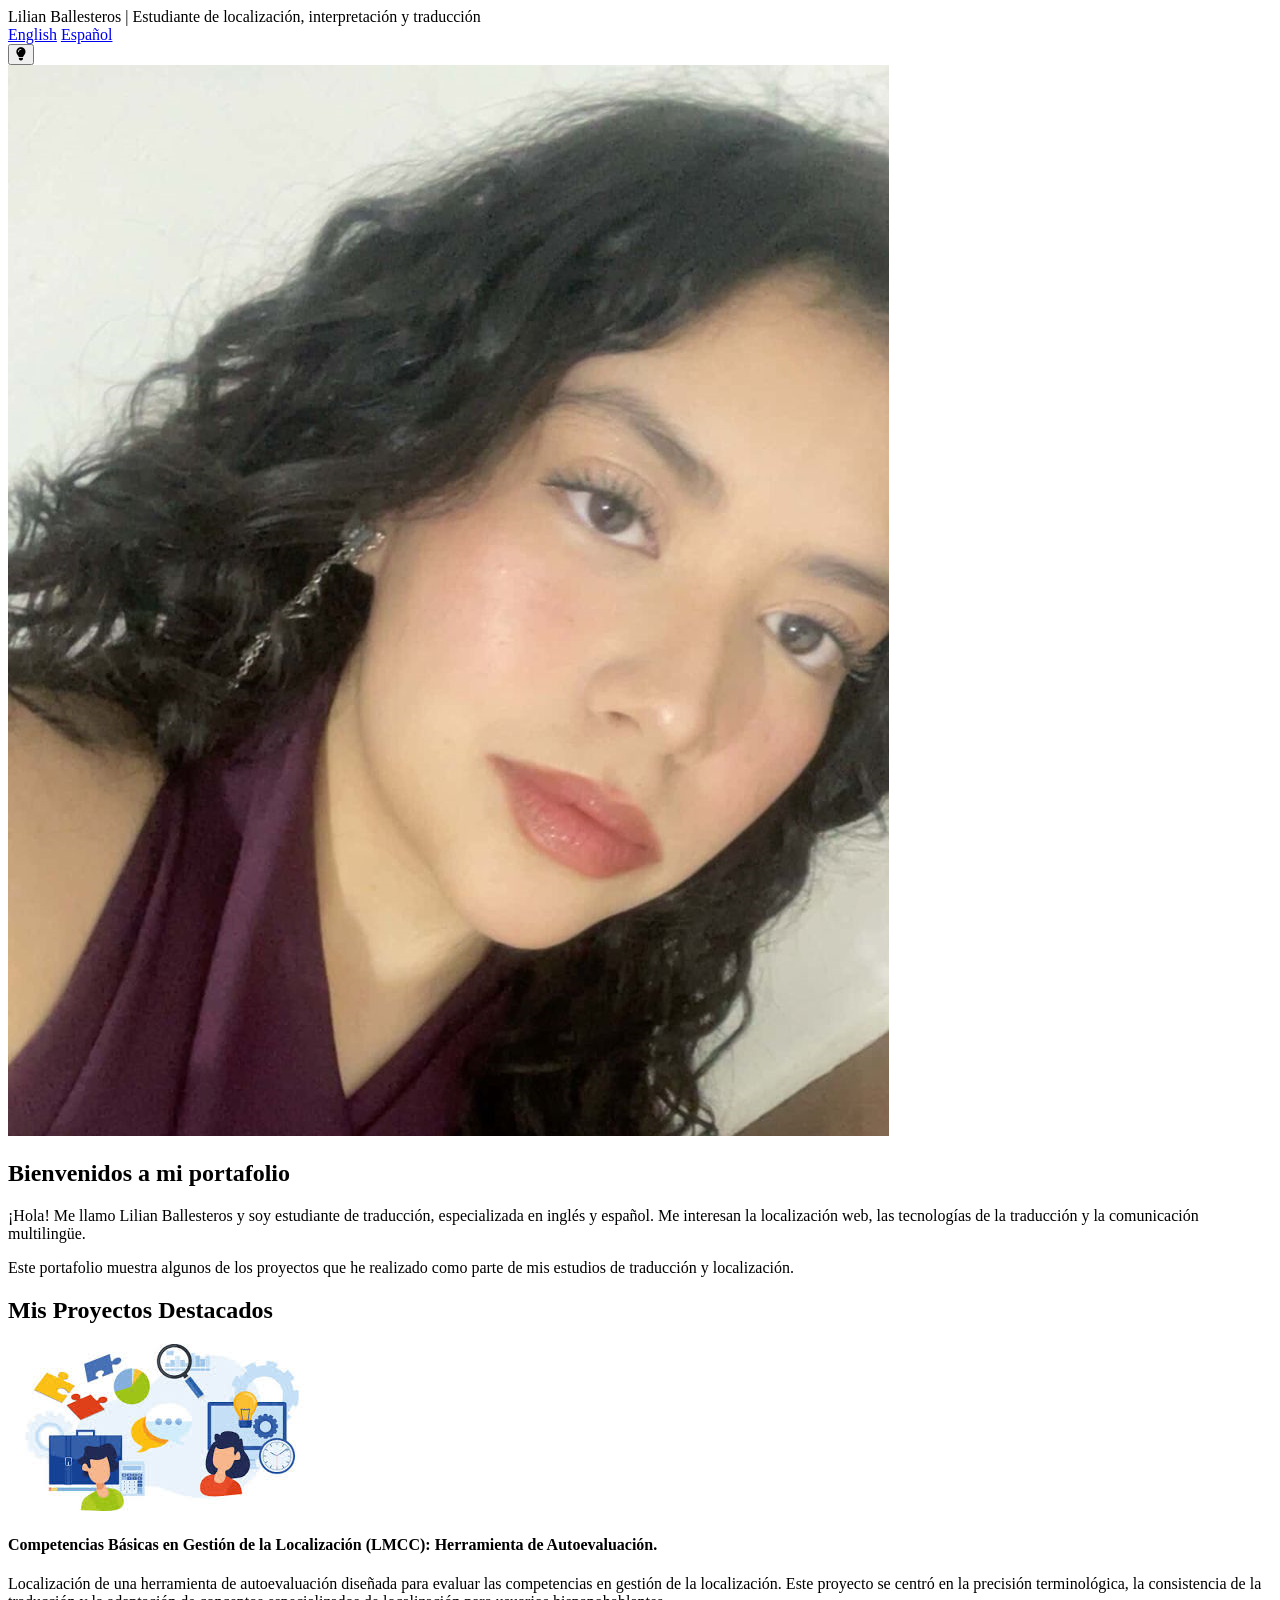
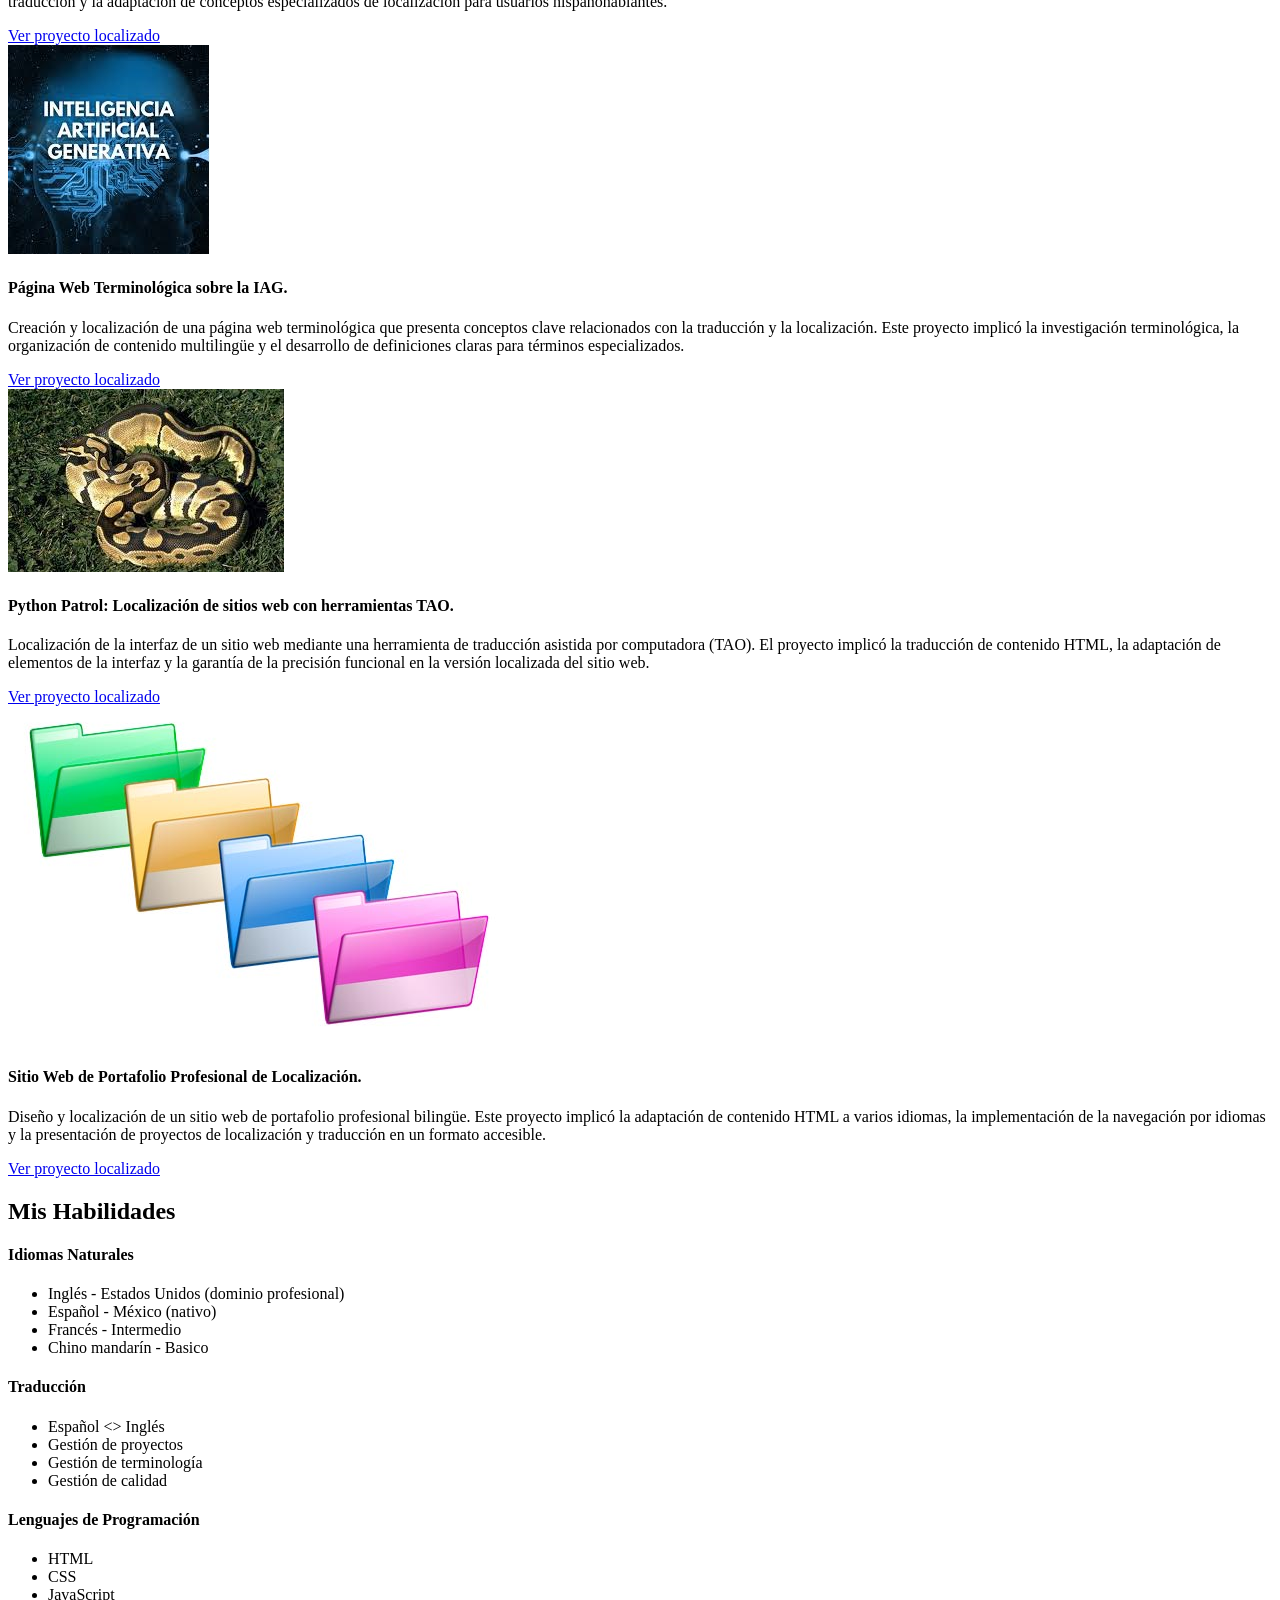
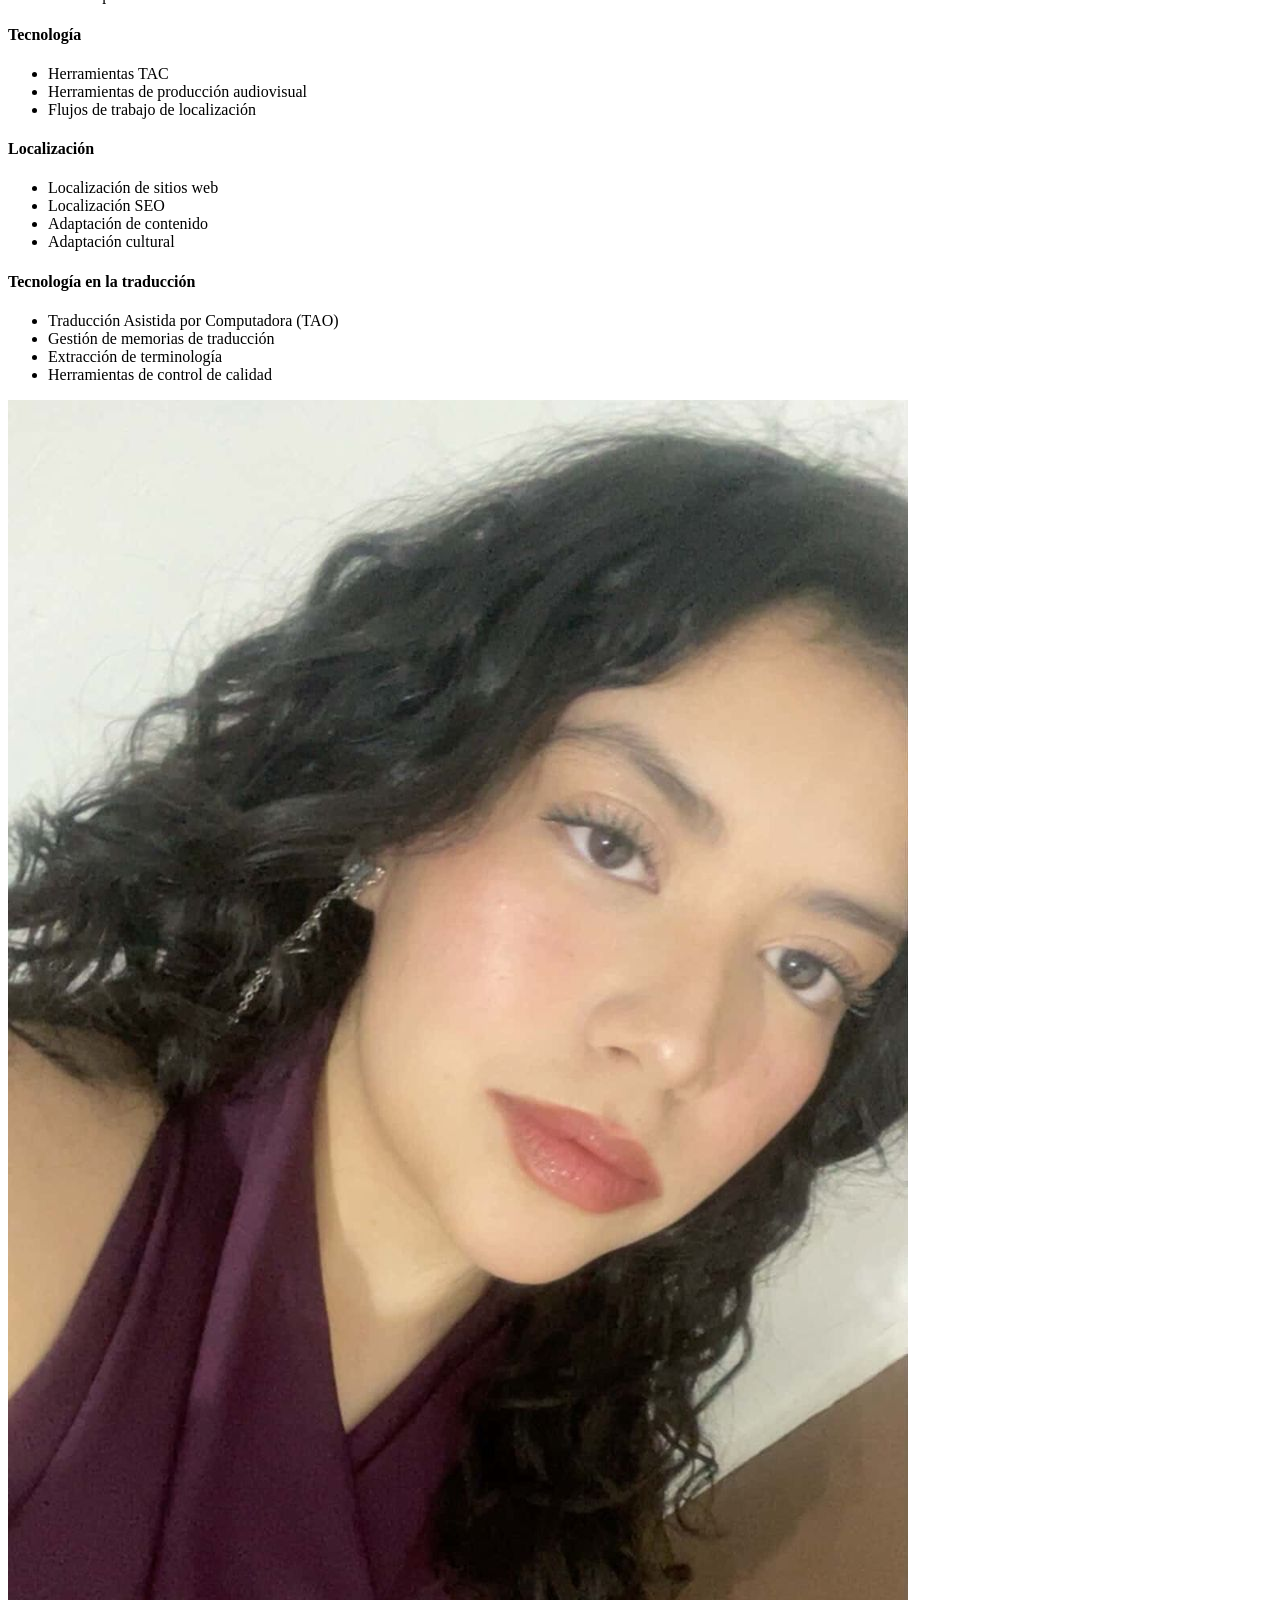
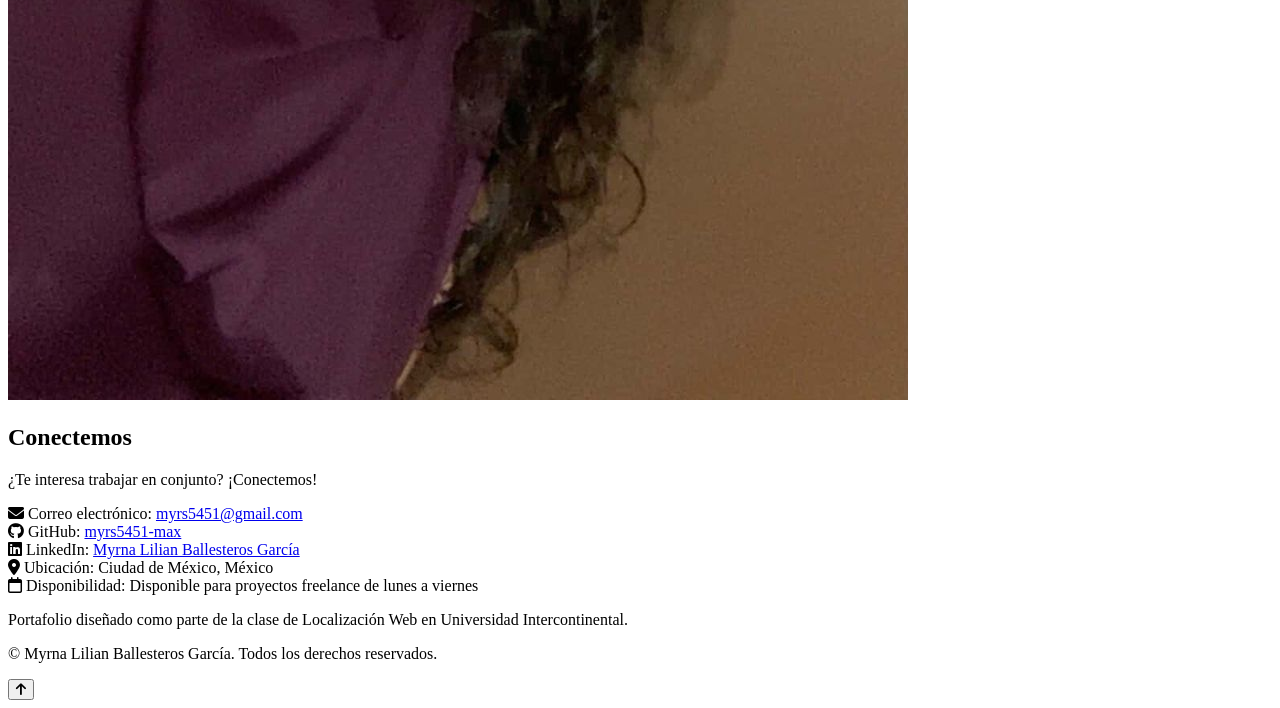
==== inicio.html @ 670ee5e0 "Localized portfolio website and added project images" ====
<!DOCTYPE html>
<html lang="es-MX">
<head>
    <meta charset="UTF-8" />
    <title>Lilian Ballesteros | Portafolio de localización</title>
    <meta name="description" content="Portfolio profesional de..." />
    <meta name="viewport" content="width=device-width, initial-scale=1.0, maximum-scale=1.0">
    <link rel="stylesheet" href="https://cdnjs.cloudflare.com/ajax/libs/font-awesome/6.5.1/css/all.min.css">
    <link rel="stylesheet" href="styles.css">

    <link rel="alternate" hreflang="en-US" href="index.html" />
    <link rel="alternate" hreflang="es-MX" href="inicio.html" />
</head>
<body>
    <!-- Navigation Header -->
    <nav class="section-container nav-container" id="Menu">
        <!-- Site title (left-aligned) -->
        
        <div class="site-title">Lilian Ballesteros | Estudiante de localización, interpretación y traducción</div>
        <!-- Navigation elements (right-aligned) -->
        <div class="nav-right">
            <!-- Language Toggle -->
            <div class="language-toggle">
                <a href="index.html" class="language-link">English</a>
                <a href="#" class="language-link active">Español</a>
            </div>
            
            <!-- Theme Toggle (single button) -->
            <div class="theme-toggle">
                <button class="theme-toggle-btn" id="themeToggleBtn" title="Toggle Light/Dark Mode">
                    <i class="fa-solid fa-lightbulb theme-icon" id="themeIcon"></i>
                </button>
            </div>
        </div>
    </nav>

    <!-- Main Body: About Me -->
    <section class="section-container" id="About">
        <div class="about-section">
            <div class="about-image">
                <img src="images/Perfil_portfolio.png" alt="Foto de perfil de Lilian Ballesteros">
            </div>
            <div class="about-content">
                <h1>Bienvenidos a mi portafolio</h1>
                <p>¡Hola! Me llamo Lilian Ballesteros y soy estudiante de traducción, especializada en inglés y español. Me interesan la localización web, las tecnologías de la traducción y la comunicación multilingüe.</p>
                <p>Este portafolio muestra algunos de los proyectos que he realizado como parte de mis estudios de traducción y localización.</p>
            </div>
        </div>
    </section>

    <!-- Project Showcase -->
    <section class="section-container" id="Projects">
        <h2>Mis Proyectos Destacados</h2>
         
        <div class="project-grid translation-grid">
            <!-- Project 1 -->
            <div class="project-card">
                <img src="images/competencias.jfif" alt="Ilustración de dos personas animadas compartiendo elementos de herramientas y competencias" class="project-image">
                <div class="project-content">
                    <h4 class="project-title">Competencias Básicas en Gestión de la Localización (LMCC): Herramienta de Autoevaluación. </h4>
                    <p class="project-description">Localización de una herramienta de autoevaluación diseñada para evaluar las competencias en gestión de la localización.  Este proyecto se centró en la precisión terminológica, la consistencia de la traducción y la adaptación de conceptos especializados de localización para usuarios hispanohablantes.</p>
                    <a href="https://myrs5451-max.github.io/LocCompetencies-SelfEval/" class="button" target="_blank">Ver proyecto localizado</a>
                </div>
            </div>
            
            <!-- Project 2 -->
            <div class="project-card">
                <img src="images/IAG.jpg" alt="imagen de persona traslúcida azul con conexiones informaticas y letras de IAG." class="project-image">
                <div class="project-content">
                    <h4 class="project-title">Página Web Terminológica sobre la IAG. </h4>
                    <p class="project-description">Creación y localización de una página web terminológica que presenta conceptos clave relacionados con la traducción y la localización. Este proyecto implicó la investigación terminológica, la organización de contenido multilingüe y el desarrollo de definiciones claras para términos especializados.</p>
                    <a href="https://myrs5451-max.github.io/loc801-term-webpage-project/" class="button" target="_blank">Ver proyecto localizado</a>
                </div>
            </div>
            
            <!-- Project 3 -->
            <div class="project-card">
                <img src="images/Piton_birmana.jfif" alt="Imagen de pitón birmana" class="project-image">
                <div class="project-content">
                    <h4 class="project-title">Python Patrol: Localización de sitios web con herramientas TAO. </h4>
                    <p class="project-description">Localización de la interfaz de un sitio web mediante una herramienta de traducción asistida por computadora (TAO). El proyecto implicó la traducción de contenido HTML, la adaptación de elementos de la interfaz y la garantía de la precisión funcional en la versión localizada del sitio web.</p>
                    <a href="https://myrs5451-max.github.io/loc801-python-patrol/" class="button" target="_blank">Ver proyecto localizado</a>
                </div>
            </div>
            
            <!-- Project 4 -->
            <div class="project-card">
                <img src="images/portafolio-de-evidencia.jpg" alt="Imagen de múltiples carpetas de colores" class="project-image">
                <div class="project-content">
                    <h4 class="project-title">Sitio Web de Portafolio Profesional de Localización.</h4>
                    <p class="project-description">Diseño y localización de un sitio web de portafolio profesional bilingüe. Este proyecto implicó la adaptación de contenido HTML a varios idiomas, la implementación de la navegación por idiomas y la presentación de proyectos de localización y traducción en un formato accesible.</p>
                    <a href="https://username.github.io/repo-name/" class="button" target="_blank">Ver proyecto localizado</a>
                </div>
            </div>
        </div>
    </section>

    <!-- My Skills Section -->
    <section class="section-container" id="Skills">
        <h2>Mis Habilidades</h2>
        
        <div class="skills-container">
            <!-- Idiomas Naturales -->
            <div class="skill-category">
                <h4 class="category-title">Idiomas Naturales</h4>
                <ul class="skill-list">
                    <li class="skill-item">
                        <span class="skill-name">Inglés - Estados Unidos (dominio profesional)</span>
                    </li>
                    <li class="skill-item">
                        <span class="skill-name">Español - México (nativo)</span>
                    </li>
                    <li class="skill-item">
                        <span class="skill-name">Francés - Intermedio</span>
                    </li>
                    <li class="skill-item">
                        <span class="skill-name">Chino mandarín - Basico</span>
                </ul>
            </div>

            <!-- Traducción -->
            <div class="skill-category">
                <h4 class="category-title">Traducción</h4>
                <ul class="skill-list">
                    <li class="skill-item">Español <> Inglés</li>
                    <li class="skill-item">Gestión de proyectos</li>
                    <li class="skill-item">Gestión de terminología</li>
                    <li class="skill-item">Gestión de calidad</li>
                </ul>
            </div>
            
            <!-- Lenguajes de Programación -->
            <div class="skill-category">
                <h4 class="category-title">Lenguajes de Programación</h4>
                <ul class="skill-list">
                    <li class="skill-item">HTML</li>
                    <li class="skill-item">CSS</li>
                    <li class="skill-item">JavaScript</li>
                </ul>
            </div>

            <!-- Tecnología -->
            <div class="skill-category">
                <h4 class="category-title">Tecnología</h4>
                <ul class="skill-list">
                    <li class="skill-item">Herramientas TAC</li>
                    <li class="skill-item">Herramientas de producción audiovisual</li>
                    <li class="skill-item">Flujos de trabajo de localización</li>
                </ul>
            </div>

            <!-- Categoría de habilidades -->
            <div class="skill-category">
                <h4 class="category-title">Localización</h4>
                <ul class="skill-list">
                    <li class="skill-item">Localización de sitios web</li>
                    <li class="skill-item">Localización SEO</li>
                    <li class="skill-item">Adaptación de contenido</li>
                    <li class="skill-item">Adaptación cultural</li>
                </ul>
            </div>

            <!-- Categoría de habilidades -->
            <div class="skill-category">
                <h4 class="category-title">Tecnología en la traducción</h4>
                <ul class="skill-list">
                    <li class="skill-item">Traducción Asistida por Computadora (TAO)</li>
                    <li class="skill-item">Gestión de memorias de traducción</li>
                    <li class="skill-item">Extracción de terminología</li>
                    <li class="skill-item">Herramientas de control de calidad</li>
                </ul>
            </div>

        </div>
    </section>

    <!-- Contact Section -->
    <section class="section-container" id="Contact">
        <div class="contact-card">
            <div class="contact-card-image">
                <img src="images/perfil2_portfolio.jpeg" alt="Foto de perfil Lilian Ballesteros">
            </div>
            <div class="contact-card-content">
                <h2>Conectemos</h2>
                <p class="contact-cta">¿Te interesa trabajar en conjunto? ¡Conectemos!</p>
                
                <div class="contact-info">
                    <div class="contact-item">
                        <i class="fa-solid fa-envelope contact-icon"></i>
                        <span>Correo electrónico: <a href="mailto:myrs5451@gmail.com">myrs5451@gmail.com<span class="__cf_email__" data-cfemail="1b7e767a72775b7e767a727735787476"></span></a></span>
                    </div>
                    
                    <div class="contact-item">
                        <i class="fa-brands fa-github contact-icon"></i>
                        <span>GitHub: <a href="https://github.com/myrs5451-max" target="_blank">myrs5451-max</a></span>
                    </div>
                    
                    <div class="contact-item">
                        <i class="fa-brands fa-linkedin contact-icon"></i>
                        <span>LinkedIn: <a href="https://www.linkedin.com/in/myrna-lilian-ballesteros-garc%C3%ADa-4761563a0/" target="_blank">Myrna Lilian Ballesteros García</a></span>
                    </div>
                    
                    <div class="contact-item">
                        <i class="fa-solid fa-location-dot contact-icon"></i>
                        <span>Ubicación: Ciudad de México, México</span>
                    </div>
                    
                    <div class="contact-item">
                        <i class="fa-regular fa-calendar contact-icon"></i>
                        <span>Disponibilidad: Disponible para proyectos freelance de lunes a viernes</span>
                    </div>
                </div>
            </div>
        </div>
    </section>

    <footer class="section-container footer-container" id="footer">
        <div class="footer-text">
            <p>Portafolio diseñado como parte de la clase de Localización Web en Universidad Intercontinental.</p>
            <p>© Myrna Lilian Ballesteros García. Todos los derechos reservados.</p>
        </div>
        <button class="scroll-top-btn" id="scrollTopBtn" title="Volver al inicio">
            <i class="fa-solid fa-arrow-up scroll-top-icon"></i>
        </button>
    </footer>

    <!-- Reference your external JS file -->
    <script src="interactions.js"></script>
</body>
</html>
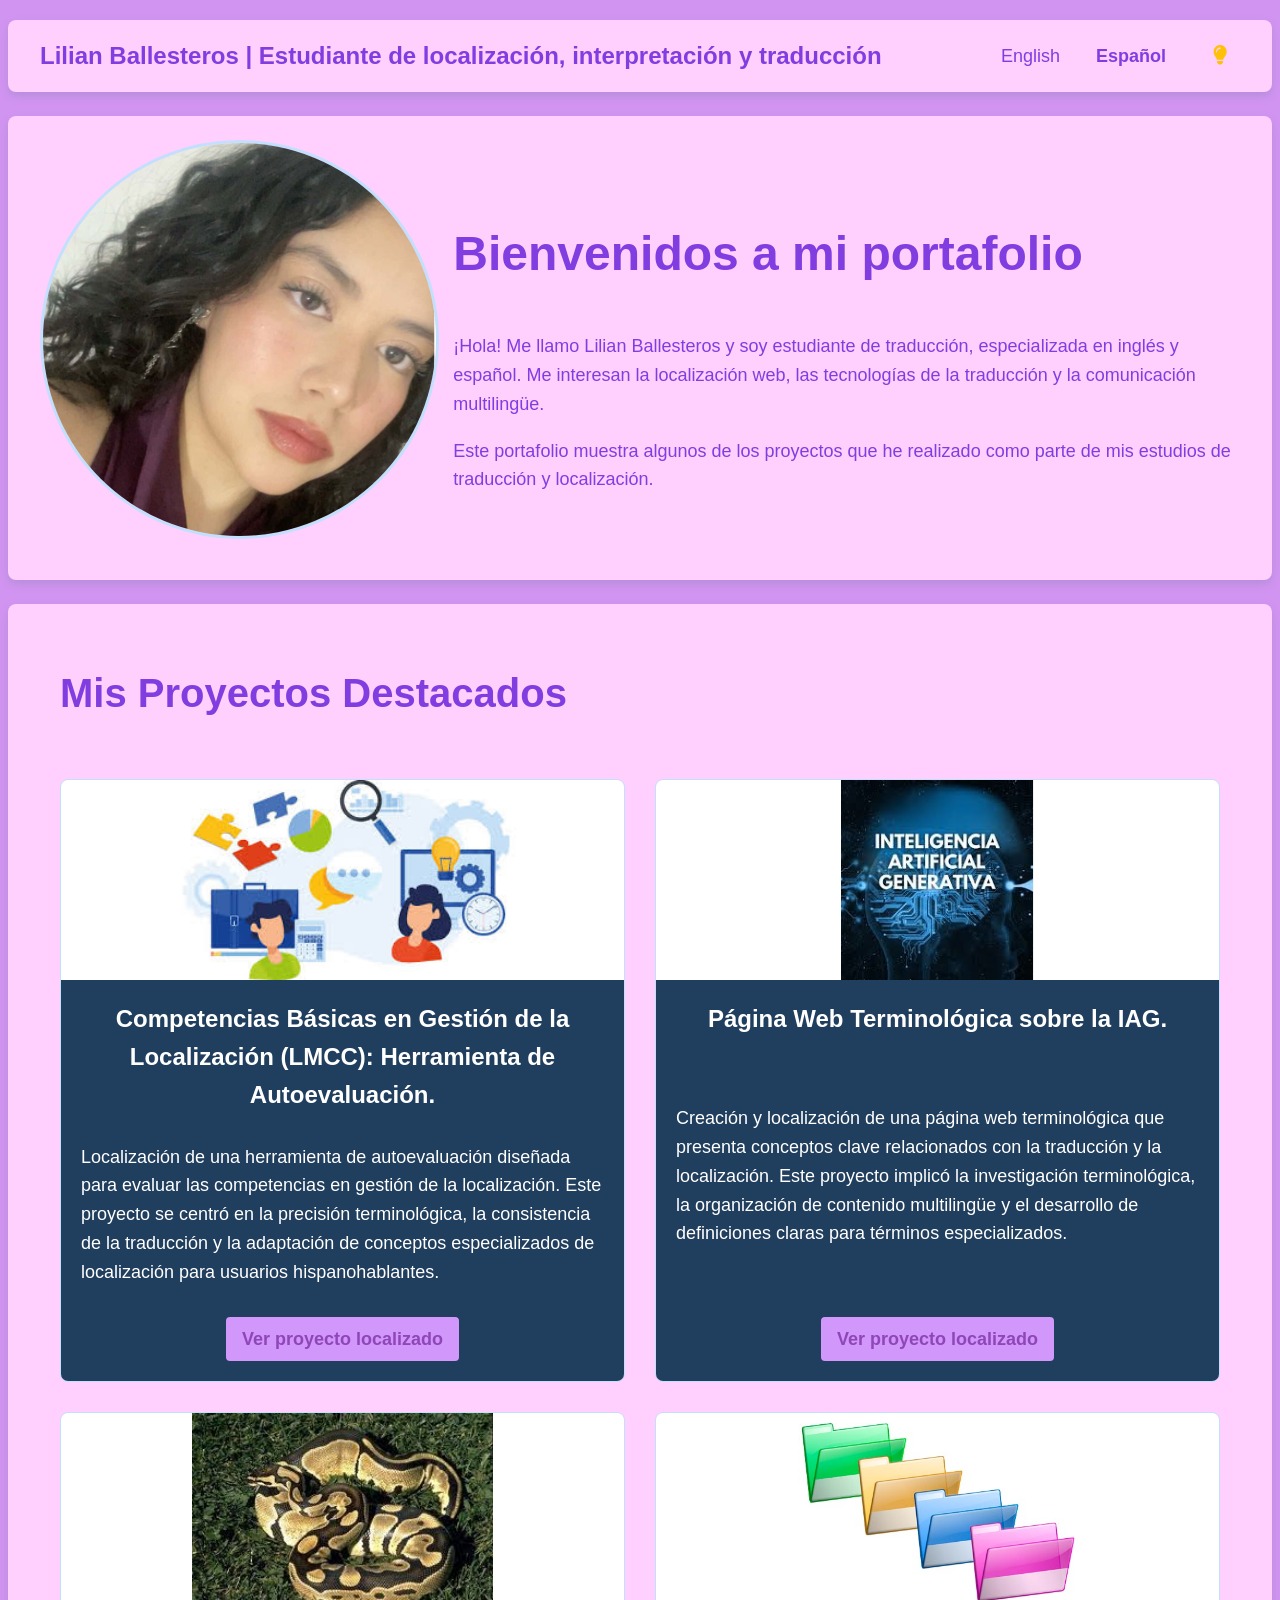
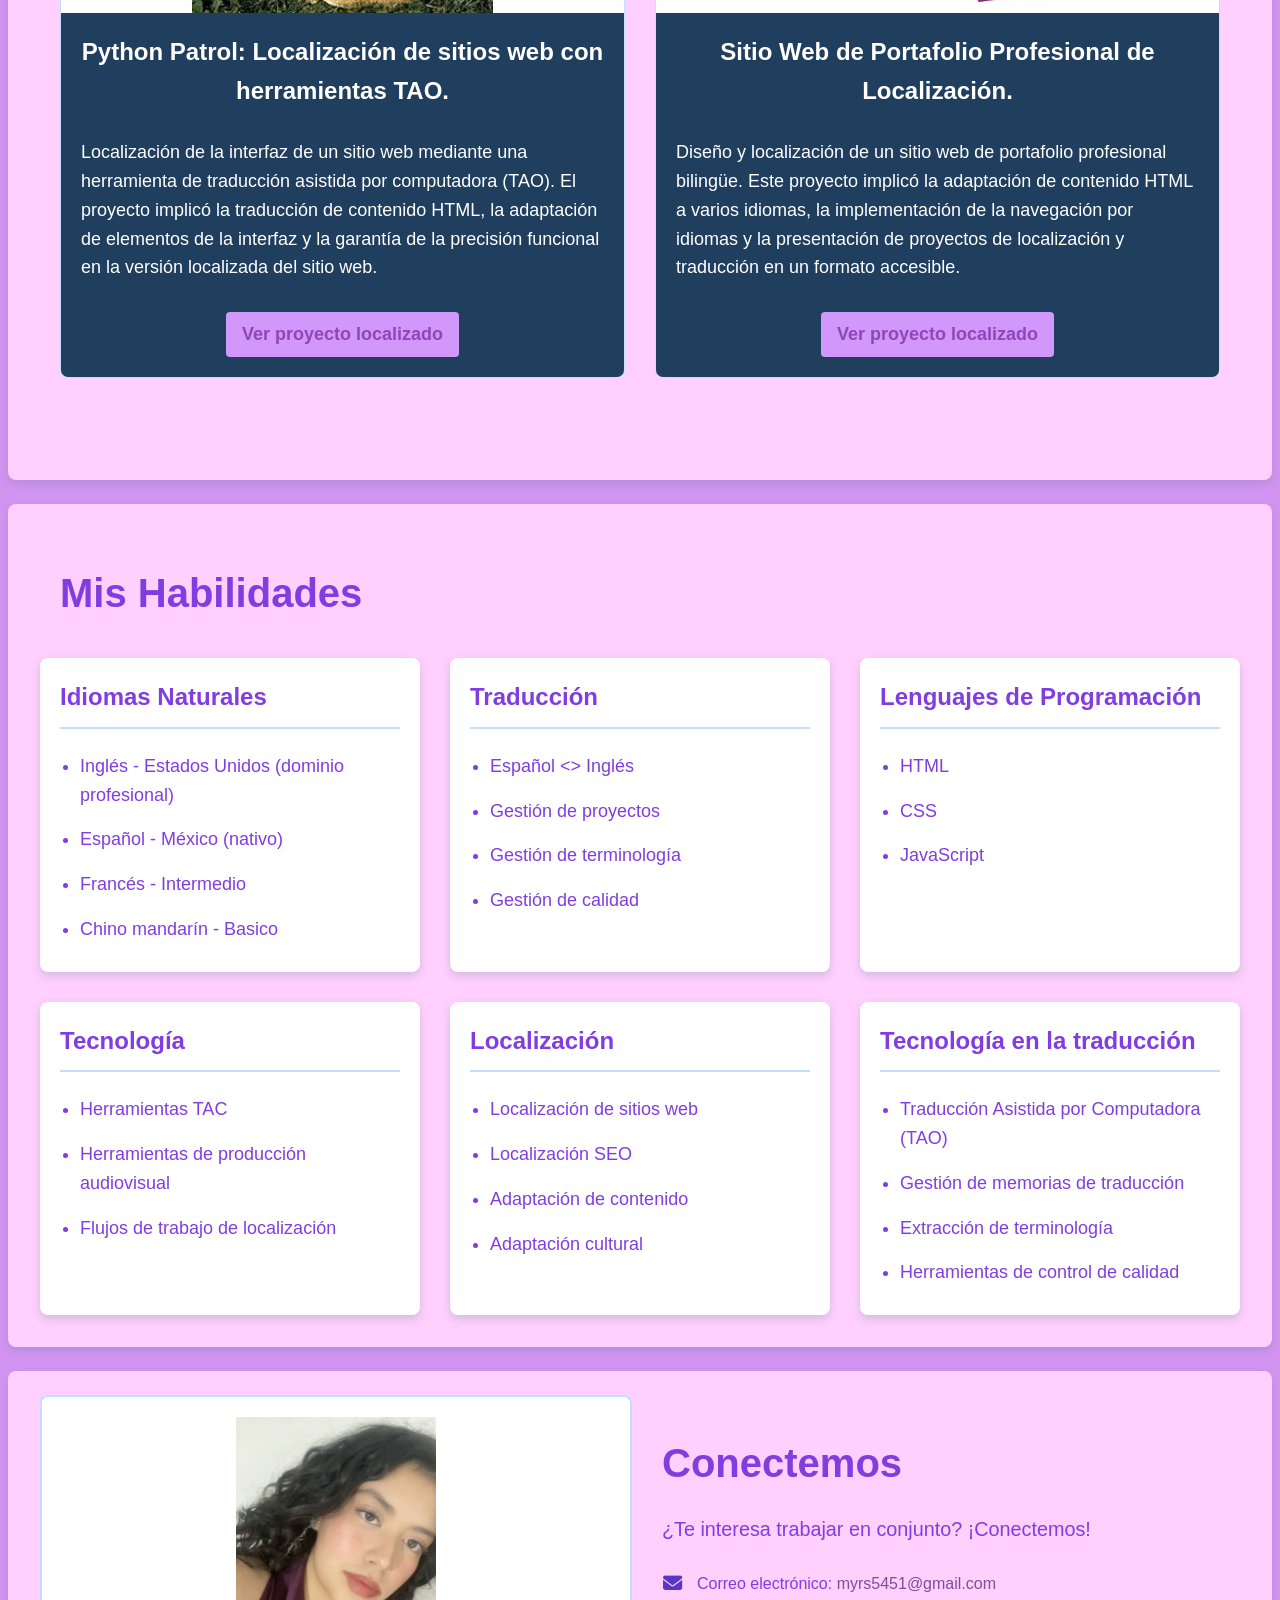
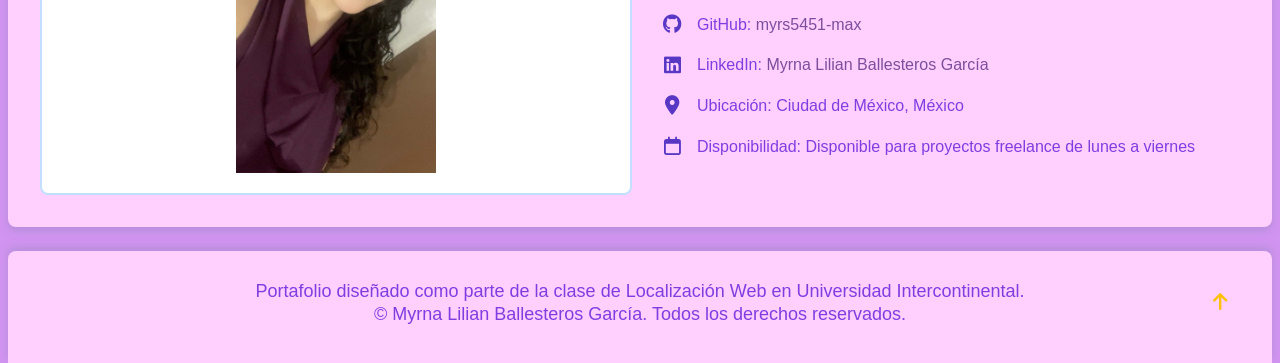
==== commit 0feaa795: "Updated portfolio link" ====
--- a/inicio.html
+++ b/inicio.html
@@ -89,7 +89,7 @@
                 <div class="project-content">
                     <h4 class="project-title">Sitio Web de Portafolio Profesional de Localización.</h4>
                     <p class="project-description">Diseño y localización de un sitio web de portafolio profesional bilingüe. Este proyecto implicó la adaptación de contenido HTML a varios idiomas, la implementación de la navegación por idiomas y la presentación de proyectos de localización y traducción en un formato accesible.</p>
-                    <a href="https://username.github.io/repo-name/" class="button" target="_blank">Ver proyecto localizado</a>
+                    <a href=" https://myrs5451-max.github.io/portfolio-template/" class="button" target="_blank">Ver proyecto localizado</a>
                 </div>
             </div>
         </div>
--- a/styles.css
+++ b/styles.css
@@ -0,0 +1,924 @@
+:root {
+  /* Light Mode Colors */
+  --background-light: #d294f1;
+  --section-bg-light: #ffcffd;
+  --text-light: #813de0;
+  --link-light: #7B4F9D;
+  --button-light: #d297fa;
+  --button-hover-light: #a36ecc;
+  --button-text-light: #8e46b8;
+  --image-bg-light: #FFFFFF;
+  --border-light: #c2e0fd;
+  --contact-icon-light: #5837c5;
+
+  /* Shadow colors */
+  --shadow-color-light: rgba(103, 129, 159, 0.267);
+  --shadow-color-hover-light: rgba(0, 0, 0, 0.15);
+
+  /* Shadow definitions */
+  --shadow-standard-light: 0 4px 8px var(--shadow-color-light);
+  --shadow-hover-light: 0 10px 20px var(--shadow-color-hover-light);
+  --shadow-top-light: 0 -4px 8px var(--shadow-color-light);
+
+  /* Dark Mode Colors */
+  --background-dark: #203e5d;
+  --section-bg-dark: #177d9ce8;
+  --text-dark: #FFFFFF;
+  --link-dark: #6DABFF;
+  --button-dark: #6DABFF;
+  --button-hover-dark: #004099;
+  --button-text-dark: #FFFFFF;
+  --card-bg-dark: #3d4f61;
+  --image-bg-dark: #f2f2f2;
+  --border-dark: #2D3339;
+  --underline-dark: #423952;
+  --contact-icon-dark: #FFFFFF;
+
+  /* Shadow colors (dark) */
+  --shadow-color-dark: rgba(0, 0, 0, 0.25);
+  --shadow-color-hover-dark: rgba(0, 0, 0, 0.35);
+
+  /* Shadow definitions (dark) */
+  --shadow-standard-dark: 0 4px 8px var(--shadow-color-dark);
+  --shadow-hover-dark: 0 10px 20px var(--shadow-color-hover-dark);
+  --shadow-top-dark: 0 -4px 8px var(--shadow-color-dark);
+
+  /* Standardized Spacing */
+  --space-xs: 8px;
+  --space-sm: 16px;
+  --space-md: 24px;
+  --space-lg: 32px;
+  --space-xl: 40px;
+}
+
+/* =====================
+   Global / Typography
+   ===================== */
+
+/* Force consistent font rendering in Chrome */
+html {
+  -webkit-font-smoothing: antialiased;
+  -webkit-text-size-adjust: 100%;
+  text-rendering: optimizeLegibility;
+}
+
+body {
+  font-family: Arial, sans-serif;
+  font-size: clamp(1rem, 2vw, 1.125rem);
+  line-height: 1.6;
+  margin: 0;
+  padding: 0;
+  background-color: var(--background-light);
+  color: var(--text-light);
+  transition: background-color 0.3s ease, color 0.3s ease;
+}
+
+body.dark-mode {
+  background-color: var(--background-dark);
+  color: var(--text-dark);
+}
+
+/* Section container */
+.section-container {
+  max-width: 1200px;
+  margin: var(--space-md) auto;
+  padding: var(--space-md) var(--space-lg) var(--space-lg) var(--space-lg);
+  background-color: var(--section-bg-light);
+  border-radius: 8px;
+  box-shadow: var(--shadow-standard-light);
+  overflow: hidden;
+}
+
+body.dark-mode .section-container {
+  background-color: var(--section-bg-dark);
+  box-shadow: var(--shadow-standard-dark);
+}
+
+/* Headings */
+h1 {
+  font-size: clamp(2rem, 6vw, 3rem);
+}
+
+h2 {
+  font-size: clamp(1.75rem, 5vw, 2.5rem);
+  padding: 0 20px 0;
+}
+
+h3 {
+  font-size: clamp(1.5rem, 4vw, 2rem);
+  padding: 0 20px 0;
+}
+
+h4 {
+  font-size: clamp(1.25rem, 3vw, 1.5rem);
+}
+
+/* Links */
+a {
+  color: var(--link-light);
+  text-decoration: none;
+  transition: color 0.2s ease;
+}
+
+a:hover {
+  text-decoration: underline;
+}
+
+body.dark-mode a {
+  color: var(--link-dark);
+}
+
+/* Buttons */
+.button {
+  display: block;
+  margin: 20px auto 0;
+  padding: 8px 16px;
+  background-color: var(--button-light);
+  color: var(--button-text-light);
+  text-decoration: none;
+  border-radius: 4px;
+  font-weight: bold;
+  transition: background-color 0.2s ease;
+  width: fit-content;
+}
+
+.button:hover {
+  background-color: var(--button-hover-light);
+  text-decoration: none;
+}
+
+body.dark-mode .button {
+  color: var(--button-text-dark);
+  background-color: var(--button-dark);
+}
+
+body.dark-mode .button:hover {
+  background-color: var(--button-hover-dark);
+}
+
+/* =====================
+   Navigation
+   ===================== */
+
+.nav-container {
+  display: flex;
+  justify-content: space-between;
+  align-items: center;
+  padding: var(--space-sm) var(--space-lg);
+  margin-top: 20px;
+  background-color: var(--section-bg-light);
+  border-radius: 8px;
+  width: calc(100% - 2 * var(--space-lg));
+}
+
+body.dark-mode .nav-container {
+  background-color: var(--section-bg-dark);
+}
+
+.site-title {
+  font-size: clamp(1.25rem, 3vw, 1.5rem);
+  font-weight: bold;
+  color: var(--text-light);
+  text-decoration: none;
+}
+
+body.dark-mode .site-title {
+  color: var(--text-dark);
+}
+
+.nav-right {
+  display: flex;
+  align-items: center;
+  gap: var(--space-md);
+}
+
+/* Language toggle */
+.language-toggle {
+  display: flex;
+  gap: var(--space-sm);
+}
+
+.language-link {
+  color: var(--text-light);
+  text-decoration: none;
+  padding: 5px 10px;
+  border-radius: 4px;
+  transition: all 0.2s ease;
+}
+
+.language-link.active {
+  font-weight: bold;
+  text-decoration: none;
+  pointer-events: none;
+}
+
+.language-link:not(.active):hover {
+  color: var(--link-light);
+  text-decoration: underline;
+}
+
+body.dark-mode .language-link {
+  color: var(--text-dark);
+}
+
+body.dark-mode .language-link:not(.active):hover {
+  color: var(--link-dark);
+}
+
+/* Theme toggle */
+.theme-toggle-btn {
+  background: transparent;
+  border: none;
+  cursor: pointer;
+  width: 40px;
+  height: 40px;
+  border-radius: 50%;
+  display: flex;
+  align-items: center;
+  justify-content: center;
+  transition: all 0.2s ease;
+}
+
+.theme-icon {
+  font-size: 1.2rem;
+  color: #ffc107;
+}
+
+body.dark-mode .theme-icon {
+  color: #adb5bd;
+}
+
+/* Explicit light/dark buttons (not strictly needed for now) */
+.theme-toggle-container {
+  display: flex;
+  align-items: center;
+  gap: 5px;
+}
+
+.theme-icon-btn {
+  cursor: pointer;
+  width: 40px;
+  height: 40px;
+  border-radius: 50%;
+  display: flex;
+  align-items: center;
+  justify-content: center;
+  transition: all 0.2s ease;
+}
+
+#lightModeBtn {
+  color: #ffc107;
+  background-color: transparent;
+}
+
+#darkModeBtn {
+  color: #6c757d;
+  background-color: transparent;
+}
+
+#lightModeBtn.active {
+  background-color: rgba(255, 193, 7, 0.15);
+  color: #ffc107;
+}
+
+#darkModeBtn.active {
+  background-color: rgba(108, 117, 125, 0.15);
+  color: #6c757d;
+}
+
+body.dark-mode #lightModeBtn {
+  color: #ffc107;
+}
+
+body.dark-mode #darkModeBtn {
+  color: #adb5bd;
+}
+
+body.dark-mode #lightModeBtn.active {
+  background-color: rgba(255, 193, 7, 0.15);
+  color: #ffc107;
+}
+
+body.dark-mode #darkModeBtn.active {
+  background-color: rgba(108, 117, 125, 0.15);
+  color: #adb5bd;
+}
+
+/* =====================
+   About Section
+   ===================== */
+
+.about-section {
+  display: flex;
+  gap: 20px;
+  align-items: center;
+}
+
+.about-image {
+  flex: 1;
+  max-width: 33%;
+}
+
+.about-image img {
+  width: 100%;
+  aspect-ratio: 1 / 1;
+  object-fit: cover;
+  border-radius: 50%;
+  border: 3px solid var(--border-light);
+}
+
+body.dark-mode .about-image img {
+  border: 3px solid var(--border-dark);
+}
+
+.about-content {
+  flex: 2;
+}
+
+/* =====================
+   Projects
+   ===================== */
+
+.category-title {
+  margin: 40px 0 20px;
+  padding-bottom: 10px;
+  border-bottom: 2px solid var(--border-light);
+}
+
+body.dark-mode .category-title {
+  border-bottom: 2px solid var(--underline-dark);
+}
+
+/* Grid layouts */
+.project-grid {
+  display: grid;
+  grid-gap: 30px;
+  margin-bottom: 50px;
+  padding: 20px;
+}
+
+.translation-grid {
+  grid-template-columns: repeat(2, 1fr);
+}
+
+.dei-grid {
+  grid-template-columns: 1fr;
+  max-width: 600px;
+  margin-left: auto;
+  margin-right: auto;
+}
+
+.dei-grid.project-grid {
+  margin-bottom: 0;
+}
+
+/* Project cards */
+.project-card {
+  border: 1px solid var(--border-light);
+  border-radius: 8px;
+  overflow: hidden;
+  transition: transform 0.3s ease, box-shadow 0.3s ease;
+  display: flex;
+  flex-direction: column;
+  height: auto;
+}
+
+.project-card:hover {
+  transform: translateY(-5px);
+  box-shadow: var(--shadow-hover-light);
+}
+
+body.dark-mode .project-card {
+  background: var(--card-bg-dark);
+  border: 1px solid var(--border-dark);
+}
+
+body.dark-mode .project-card:hover {
+  box-shadow: var(--shadow-hover-dark);
+}
+
+.project-image {
+  width: 100%;
+  height: auto;
+  max-height: 200px;
+  object-fit: contain;
+  background: var(--image-bg-light);
+}
+
+body.dark-mode .project-image {
+  background: var(--image-bg-dark);
+}
+
+.project-content {
+  display: flex;
+  flex-direction: column;
+  padding: 20px;
+  background: var(--background-dark);
+  color: var(--text-dark);
+  justify-content: space-between;
+  flex: 1;
+  position: relative;
+}
+
+.project-title {
+  margin-top: 0;
+  margin-bottom: 10px;
+  text-align: center;
+}
+
+.project-description {
+  margin-bottom: 10px;
+}
+
+/* =====================
+   Skills
+   ===================== */
+
+.skills-container {
+  display: grid;
+  grid-template-columns: repeat(auto-fill, minmax(280px, 1fr));
+  gap: 30px;
+  margin-top: 20px;
+}
+
+.skill-category {
+  background: white;
+  border-radius: 8px;
+  box-shadow: var(--shadow-standard-light);
+  padding: 20px;
+  transition: transform 0.3s ease, box-shadow 0.3s ease;
+}
+
+.skill-category:hover {
+  transform: translateY(-5px);
+  box-shadow: var(--shadow-hover-light);
+}
+
+.skill-category .category-title {
+  margin-top: 0;
+  margin-bottom: 15px;
+  padding-bottom: 10px;
+  border-bottom: 2px solid var(--border-light);
+  color: var(--text-light);
+}
+
+body.dark-mode .skill-category {
+  background: var(--card-bg-dark);
+  box-shadow: var(--shadow-standard-dark);
+}
+
+body.dark-mode .skill-category:hover {
+  box-shadow: var(--shadow-hover-dark);
+}
+
+body.dark-mode .skill-category .category-title {
+  color: var(--text-dark);
+  border-bottom-color: var(--border-dark);
+}
+
+.skill-list {
+  list-style-type: disc;
+  padding-left: 20px;
+  margin: 0;
+}
+
+.skill-item {
+  padding: 8px 0;
+  position: relative;
+  display: list-item;
+}
+
+.skill-item-with-level {
+  display: flex;
+  flex-wrap: wrap;
+  gap: 5px;
+}
+
+body.dark-mode .skill-item:not(:last-child) {
+  border-bottom-color: var(--border-dark);
+}
+
+body.dark-mode .skill-level {
+  color: #aaa;
+}
+
+/* =====================
+   Contact
+   ===================== */
+
+.contact-card {
+  display: flex;
+  place-items: center;
+  background-color: var(--section-bg-light);
+}
+
+body.dark-mode .contact-card {
+  background-color: var(--section-bg-dark);
+}
+
+/* Image area */
+.contact-card-image {
+  flex: 1;
+  max-width: 50%;
+  padding: 20px;
+  display: flex;
+  justify-content: center;
+  align-items: center;
+  background-color: var(--image-bg-light);
+  border-radius: 8px;
+  border: 2px solid var(--border-light);
+  min-height: 300px;
+}
+
+body.dark-mode .contact-card-image {
+  background-color: var(--image-bg-dark);
+}
+
+.contact-card-image img {
+  width: 100%;
+  max-width: 200px;
+  height: auto;
+}
+
+/* Content area */
+.contact-card-content {
+  flex: 1;
+  padding: 30px;
+}
+
+.contact-card-content h2 {
+  margin-top: 0;
+  margin-bottom: 10px;
+  color: var(--text-light);
+  padding: 0;
+}
+
+body.dark-mode .contact-card-content h2 {
+  color: var(--text-dark);
+}
+
+.contact-cta {
+  margin-bottom: 25px;
+  font-size: 1.1em;
+  color: var(--text-light);
+}
+
+body.dark-mode .contact-cta {
+  color: var(--text-dark);
+}
+
+/* Contact info */
+.contact-info {
+  display: flex;
+  flex-direction: column;
+  gap: 15px;
+}
+
+.contact-item {
+  display: flex;
+  align-items: center;
+  gap: 15px;
+  font-size: 1rem;
+}
+
+.contact-icon {
+  width: 20px;
+  color: var(--contact-icon-light);
+  font-size: 1.2rem;
+  text-align: center;
+}
+
+body.dark-mode .contact-icon {
+  color: var(--contact-icon-dark);
+}
+
+/* =====================
+   Footer
+   ===================== */
+
+.footer-container {
+  display: flex;
+  max-width: 1200px;
+  margin: 5px auto 0 auto;
+  background-color: var(--section-bg-light);
+  border-radius: 8px 8px 0 0;
+  box-shadow: var(--shadow-top-light);
+  overflow: hidden;
+  justify-content: center;
+  bottom: 0;
+  align-items: center;
+  position: relative;
+}
+
+body.dark-mode .footer-container {
+  background-color: var(--section-bg-dark);
+  box-shadow: var(--shadow-top-dark);
+}
+
+.footer-container div {
+  width: 100%;
+  text-align: center;
+  padding: 5px;
+}
+
+.footer-container p {
+  margin: 0;
+  line-height: 1.3;
+}
+
+.footer-text {
+  text-align: center;
+}
+
+/* Scroll to Top Button */
+.scroll-top-btn {
+  position: absolute;
+  right: var(--space-lg);
+  width: 40px;
+  height: 40px;
+  border-radius: 50%;
+  border: none;
+  background: transparent;
+  cursor: pointer;
+  display: flex;
+  align-items: center;
+  justify-content: center;
+  transition: all 0.2s ease;
+}
+
+.scroll-top-btn:hover {
+  background-color: rgba(255, 193, 7, 0.15);
+}
+
+.scroll-top-icon {
+  font-size: 1.2rem;
+  color: #ffc107;
+}
+
+body.dark-mode .scroll-top-btn:hover {
+  background-color: rgba(173, 181, 189, 0.15);
+}
+
+body.dark-mode .scroll-top-icon {
+  color: #adb5bd;
+}
+
+/* =========================================================
+   TABLET LAYOUT – 601px to 1024px
+   ========================================================= */
+
+@media (min-width: 601px) and (max-width: 1024px) {
+
+  /* --- Global spacing: equal left & right inset --- */
+  body {
+    padding: 0 var(--space-md);     /* same padding on both sides */
+    box-sizing: border-box;
+  }
+
+  .section-container,
+  .nav-container,
+  .footer-container {
+    width: auto;                    /* fill available space minus body padding */
+    max-width: none;                /* avoid 1200px constraint on tablets */
+    margin-left: 0;
+    margin-right: 0;
+    box-sizing: border-box;
+  }
+
+  /* Slightly tighter vertical spacing */
+  .section-container {
+    margin-top: var(--space-sm);
+    margin-bottom: var(--space-sm);
+    padding: var(--space-md);
+  }
+
+  /* --- Navigation --- */
+  .nav-container {
+    padding: var(--space-sm) var(--space-md);
+  }
+
+  .site-title {
+    white-space: normal;
+  }
+
+  /* --- About section: side‑by‑side, balanced --- */
+  .about-section {
+    gap: 24px;
+  }
+
+  .about-image {
+    max-width: 30%;
+  }
+
+  .about-content {
+    width: 70%;
+  }
+
+  /* --- Projects: 2 columns on tablets --- */
+  .translation-grid {
+    grid-template-columns: repeat(2, minmax(0, 1fr));
+  }
+
+  .project-grid {
+    padding: var(--space-md);
+    grid-gap: 24px;
+  }
+
+  .project-content {
+    padding: 18px;
+  }
+
+  /* --- Skills: 3 columns so cards stay readable --- */
+  .skills-container {
+    grid-template-columns: repeat(3, minmax(0, 1fr));
+    gap: 24px;
+  }
+
+  .skill-category {
+    padding: 18px;
+  }
+
+  /* --- Contact section: two columns with inset image --- */
+  .contact-card {
+    flex-direction: row;
+    align-items: stretch;
+  }
+
+  .contact-card-image {
+    max-width: 45%;
+    padding: 20px;
+    min-height: 260px;
+    box-sizing: border-box;
+  }
+
+  .contact-card-content {
+    padding: 24px;
+  }
+
+  /* --- Footer: centered, not flush to edges --- */
+  .footer-container {
+    padding: 10px var(--space-md);
+    justify-content: center;
+  }
+
+  .scroll-top-btn {
+    right: var(--space-md);
+  }
+}
+
+/* =========================================================
+   MOBILE LAYOUT – PHONES ONLY (<= 600px)
+   ========================================================= */
+
+@media (max-width: 600px) {
+
+  /* --- Global spacing --- */
+  body {
+    padding: 0 var(--space-sm);  
+    box-sizing: border-box;
+  }
+
+  .section-container,
+  .nav-container,
+  .footer-container {
+    width: auto;
+    max-width: none;
+    margin-left: 0;
+    margin-right: 0;
+    box-sizing: border-box;
+  }
+
+  /* Slightly smaller base text & headings */
+  body {
+    font-size: 0.95rem;
+  }
+
+  h1 {
+    font-size: 1.8rem;
+  }
+
+  h2 {
+    font-size: 1.5rem;
+    padding: 0;
+  }
+
+  /* --- Navigation: stack cleanly --- */
+  .nav-container {
+    flex-direction: column;
+    align-items: flex-start;
+    padding: var(--space-sm);
+    gap: var(--space-sm);
+  }
+
+  .site-title {
+    width: 100%;
+    text-align: center;
+    margin-bottom: var(--space-xs);
+    white-space: normal;
+  }
+
+  .nav-right {
+    width: 100%;
+    justify-content: space-between;
+  }
+
+  /* --- About section: image above text --- */
+  .about-section {
+    flex-direction: column;
+    align-items: center;
+  }
+
+  .about-image {
+    max-width: 220px;
+  }
+
+  .about-content {
+    width: 100%;
+  }
+
+  /* --- Projects: single-column cards, less padding --- */
+  .translation-grid {
+    grid-template-columns: 1fr;
+  }
+
+  .project-grid {
+    padding: var(--space-sm);
+    grid-gap: 20px;
+  }
+
+  .project-content {
+    padding: 16px;
+  }
+
+  .project-description {
+    font-size: 0.95rem;
+  }
+
+  /* --- Skills: single column --- */
+  .skills-container {
+    grid-template-columns: 1fr;
+    gap: 20px;
+  }
+
+  .skill-category {
+    padding: 15px;
+  }
+
+  /* --- Contact section: stacked, centered, with inner padding --- */
+  .contact-card {
+    flex-direction: column;
+    align-items: stretch;
+  }
+
+  .contact-card-image {
+    max-width: 100%;
+    width: 100%;
+    min-height: 0;
+    padding: 20px;             
+    border-radius: 8px 8px 0 0;
+    box-sizing: border-box;
+  }
+
+  .contact-card-image img {
+    max-width: 180px;
+    width: 100%;
+    height: auto;
+  }
+
+  .contact-card-content {
+    padding: 16px 20px 20px; 
+  }
+
+  .contact-card-content h2 {
+    font-size: 1.4rem;
+  }
+
+  .contact-item {
+    display: flex;
+    flex-direction: row;
+    align-items: flex-start;
+    gap: 10px;
+  }
+
+  .contact-icon {
+    margin-top: 3px; 
+  }
+
+  /* --- Footer: center text, button under it --- */
+  .footer-container {
+    flex-wrap: wrap;
+    padding: 8px var(--space-sm);
+    justify-content: center;
+  }
+
+  .footer-text {
+    width: 100%;
+    text-align: center;
+  }
+
+  .scroll-top-btn {
+    position: static;
+    margin-top: 8px;
+    align-self: center;
+  }
+}
